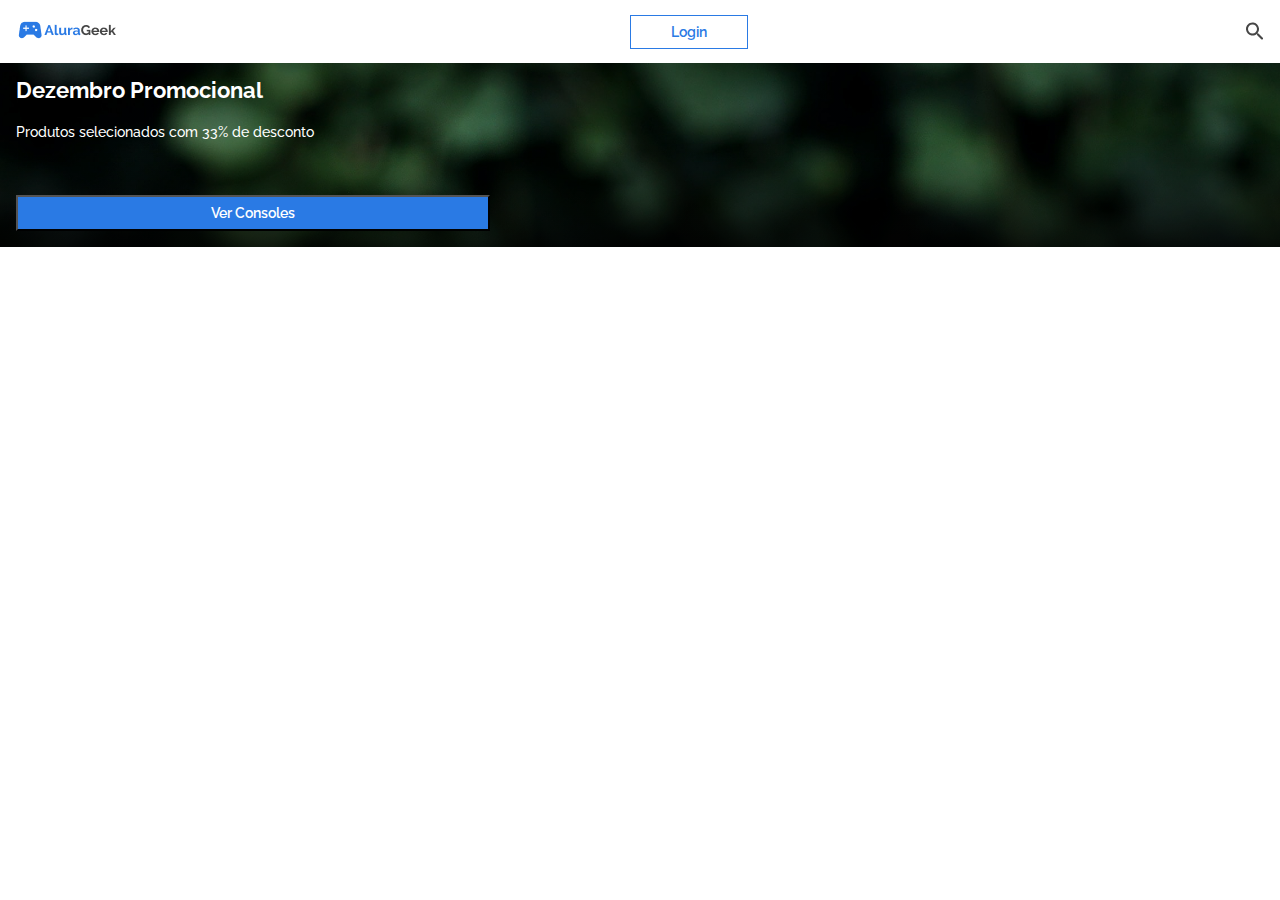
==== index.html @ 647f74a4 "upload do projeto" ====
<!DOCTYPE html>
<html lang="pt-br">
<head>
    <meta charset="UTF-8">
    <meta http-equiv="X-UA-Compatible" content="IE=edge">
    <meta name="viewport" content="width=device-width, initial-scale=1.0">
    <link rel="stylesheet" href="reset.css">
    <link rel="preconnect" href="https://fonts.googleapis.com">
    <link rel="preconnect" href="https://fonts.gstatic.com" crossorigin>
    <link href="https://fonts.googleapis.com/css2?family=Raleway:wght@400;500;600;700&display=swap" rel="stylesheet">
    <link rel="stylesheet" href="style.css">
    <title>AluraGeek</title>
</head>
<body>
    <header class="header">
        <a href="#" class="header__home"><img src="img/Logo.png" alt="Logo da AluraGeek" class="header__img"></a>
        <input type="button" value="Login" class="header__button">
        <img src="img/Lupa.svg" alt="Imagem de uma lupa para Botão de Pesquisar" class="search__img">
    </header>
    <section class="banner">
        <h1 class="banner__title">Dezembro Promocional</h1>
        <p class="banner__text">Produtos selecionados com 33% de desconto</p>
        <input type="button" value="Ver Consoles" class="banner__button">
    </section>
   
</body>
</html>
---- style.css ----
@import url(styles/header.css);
@import url(styles/banner.css);


:root {
    --cinza-claro: #E5E5E5;
    --branco: #FFFFFF;
    --azul-claro: #EAF2FD;
    --azul: #2A7AE4;
    --cinza-escuro: #464646;
    --fonte-principal: "Raleway"
}

body {
    font-family: var(--fonte-principal);
    font-weight: 400;
}
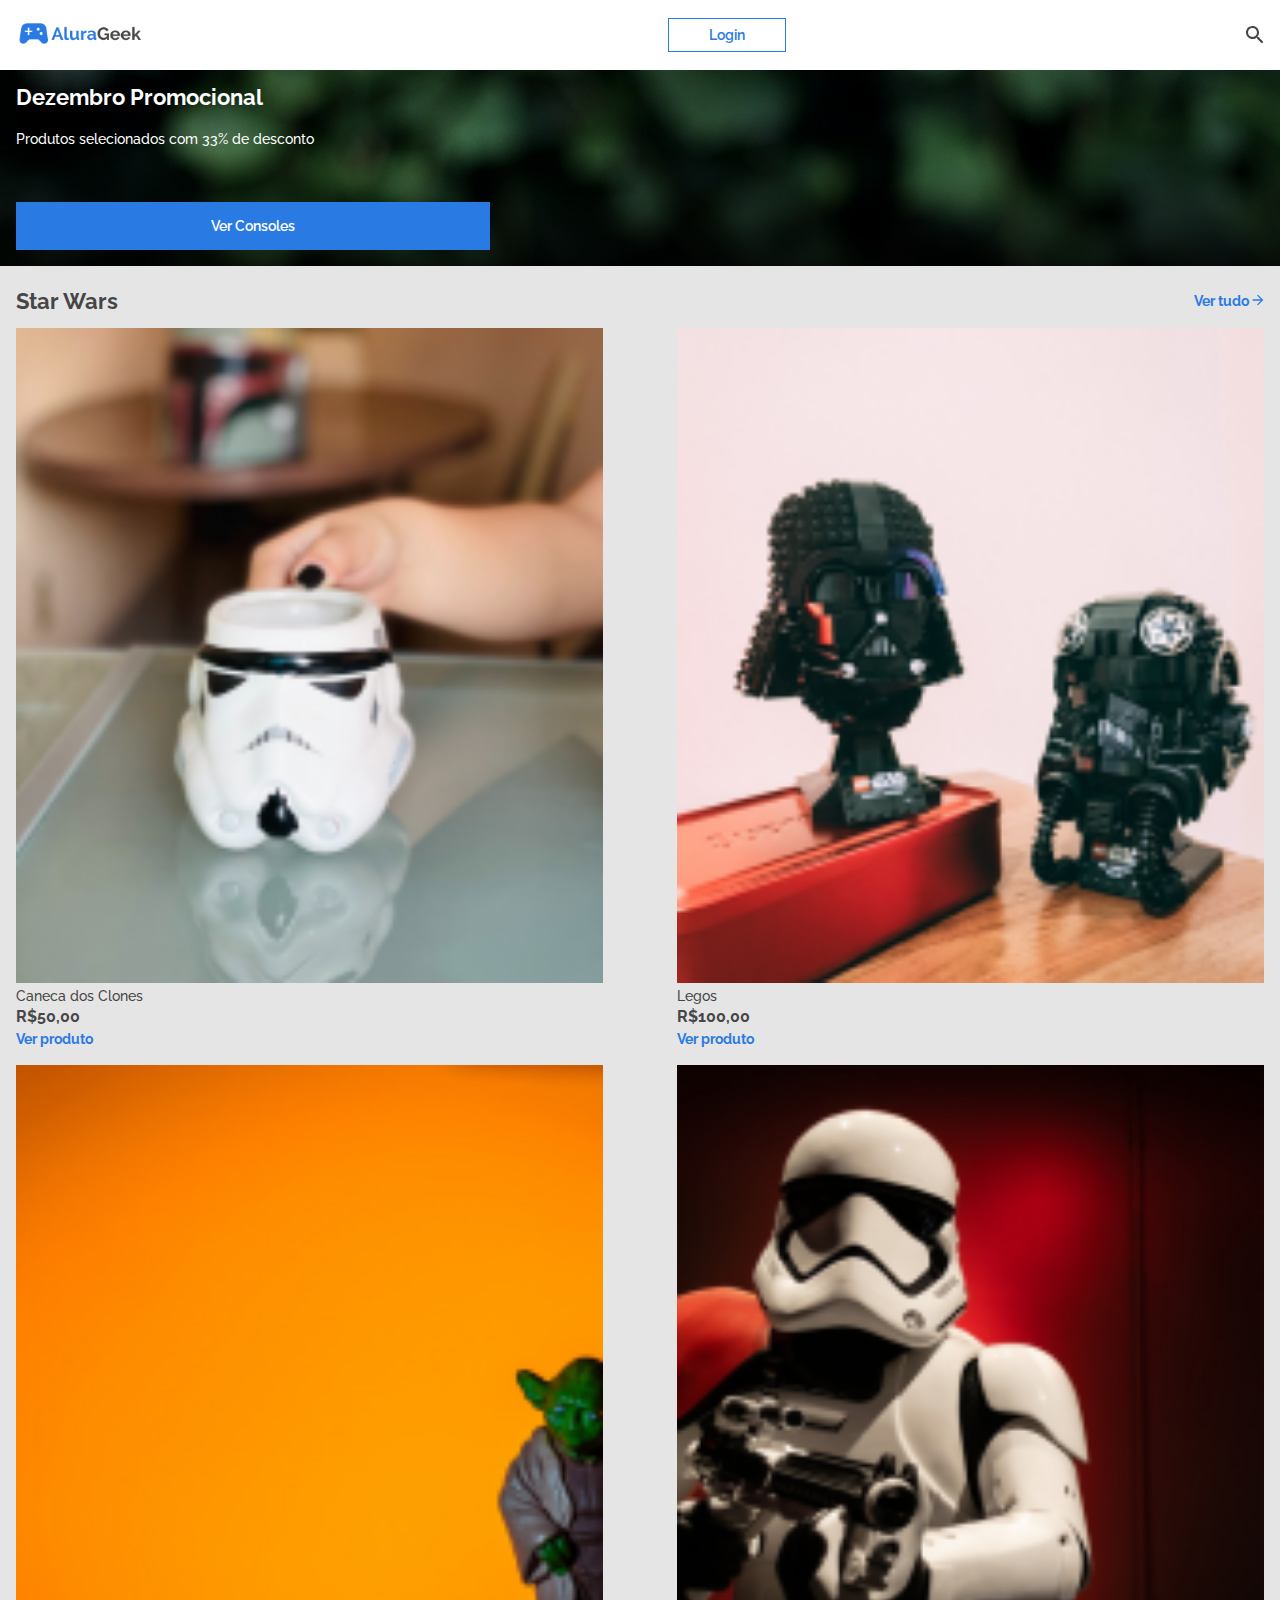
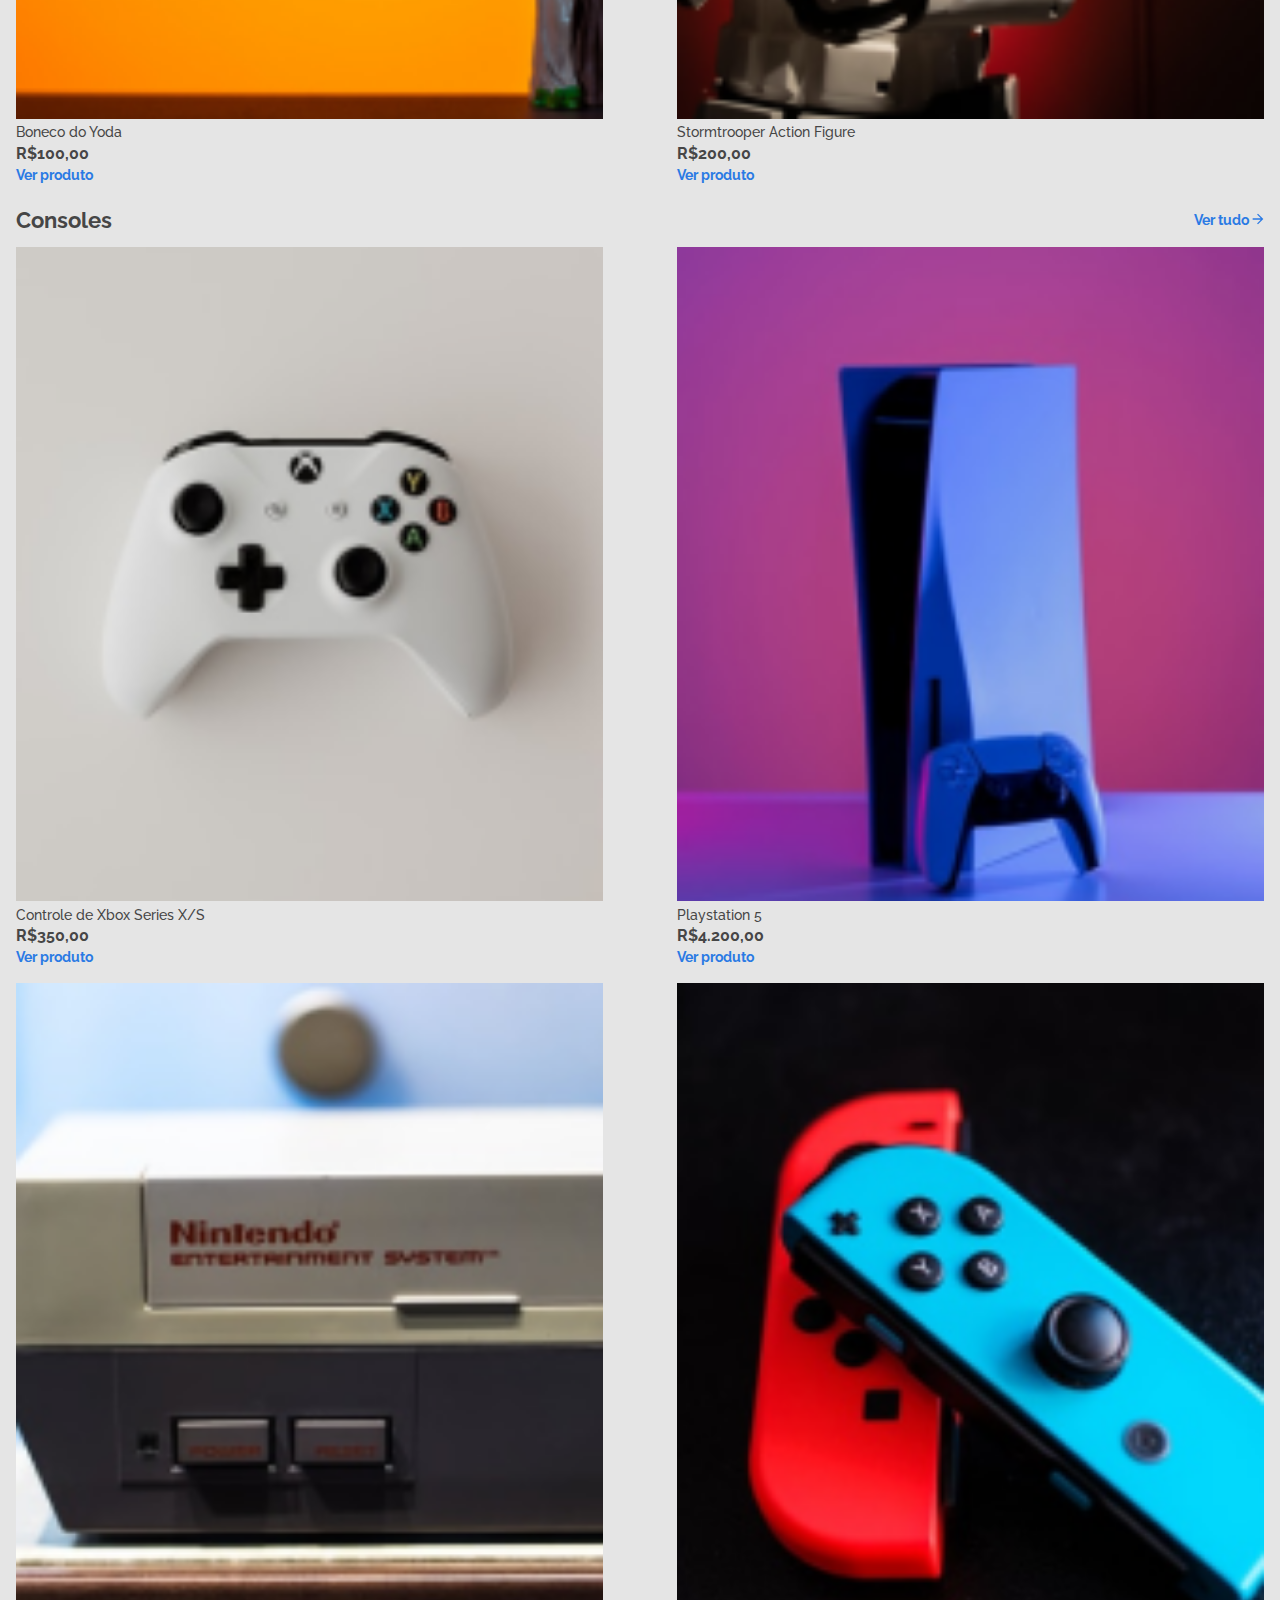
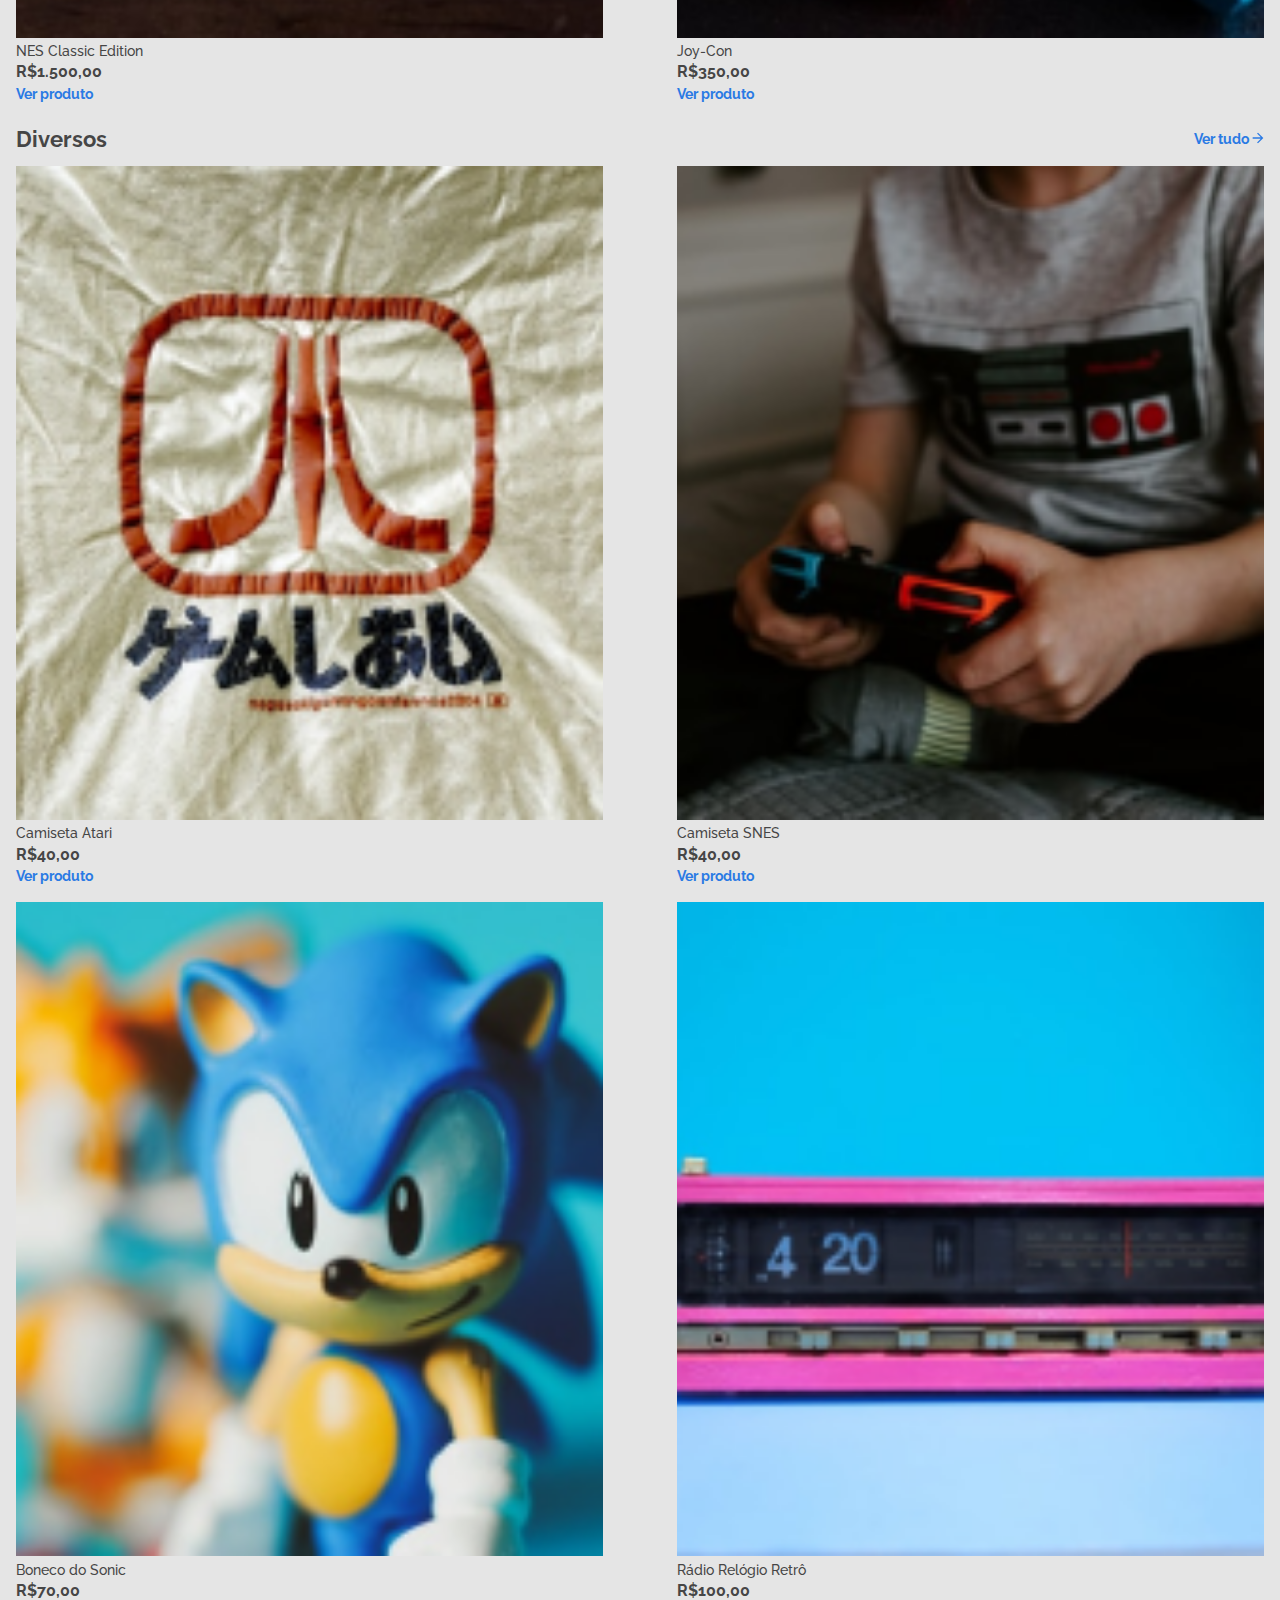
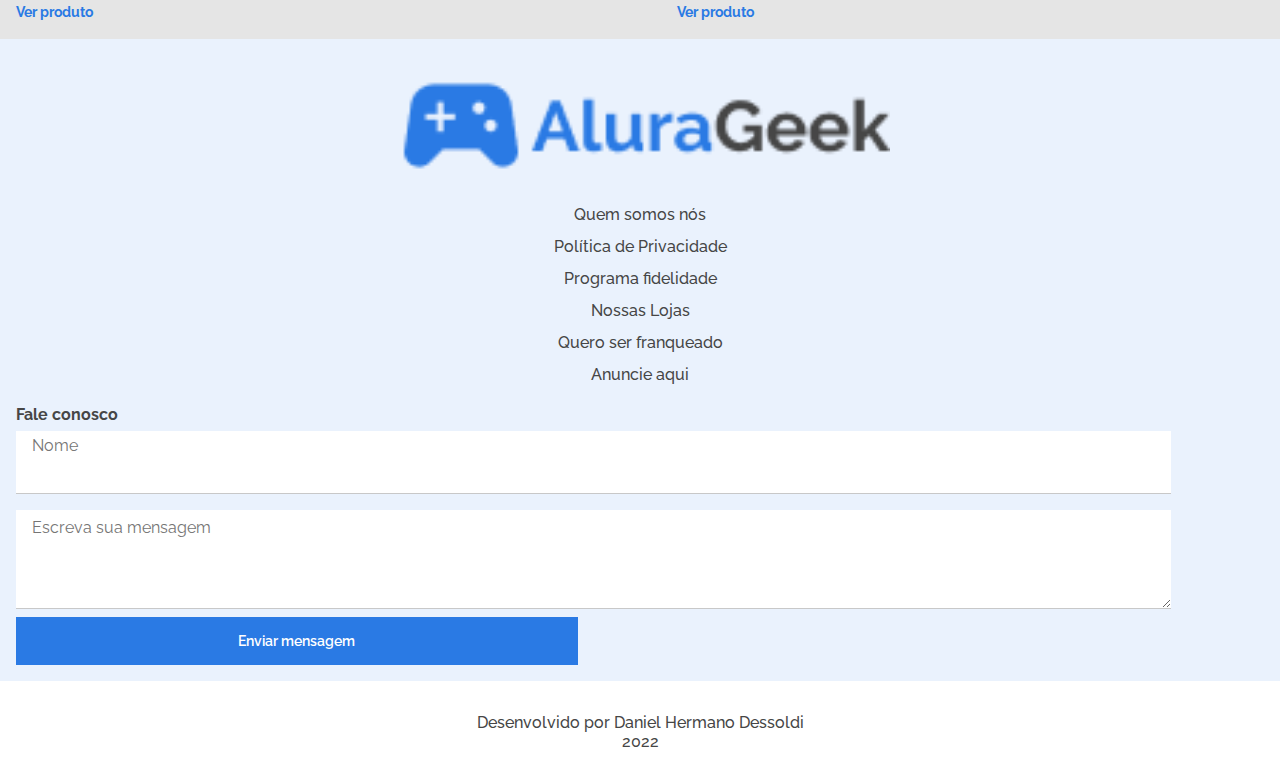
==== commit 02adf413: "Design mobile finalizado" ====
--- a/index.html
+++ b/index.html
@@ -22,6 +22,122 @@
         <p class="banner__text">Produtos selecionados com 33% de desconto</p>
         <input type="button" value="Ver Consoles" class="banner__button">
     </section>
+    <section class="products">
+        <div class="products__header">
+            <h2 class="products__title">Star Wars</h2>
+            <a href="#" class="products__link">Ver tudo <img src="img/Seta.svg" alt="seta"></a>
+        </div>
+        <div class="grid__container">
+            <a href="#" class="grid__item">
+                <img src="img/product1.png" alt="Caneca de clonetrooper" class="grid__img">
+                <p class="grid__name">Caneca dos Clones</p>
+                <p class="grid__price">R$50,00</p>
+                <p class="grid__link">Ver produto</p>
+            </a>
+            <a href="#" class="grid__item">
+                <img src="img/product2.png" alt="Bustos em Lego" class="grid__img">
+                <p class="grid__name">Legos</p>
+                <p class="grid__price">R$100,00</p>
+                <p class="grid__link">Ver produto</p>
+            </a>
+            <a href="#" class="grid__item">
+                <img src="img/product3.png" alt="Alguma coisa do Yoda" class="grid__img">
+                <p class="grid__name">Boneco do Yoda</p>
+                <p class="grid__price">R$100,00</p>
+                <p class="grid__link">Ver produto</p>
+            </a>
+            <a href="#" class="grid__item">
+                <img src="img/product4.png" alt="Stormtrooper" class="grid__img">
+                <p class="grid__name">Stormtrooper Action Figure</p>
+                <p class="grid__price">R$200,00</p>
+                <p class="grid__link">Ver produto</p>
+            </a>
+        </div>
+        <div class="products__header">
+            <h2 class="products__title">Consoles</h2>
+            <a href="#" class="products__link">Ver tudo <img src="img/Seta.svg" alt="seta"></a>
+        </div>
+        <div class="grid__container">
+            <a href="#" class="grid__item">
+                <img src="img/product5.png" alt="Controle de Xbox Series X/S" class="grid__img">
+                <p class="grid__name">Controle de Xbox Series X/S</p>
+                <p class="grid__price">R$350,00</p>
+                <p class="grid__link">Ver produto</p>
+            </a>
+            <a href="#" class="grid__item">
+                <img src="img/product6.png" alt="Playstation 5" class="grid__img">
+                <p class="grid__name">Playstation 5</p>
+                <p class="grid__price">R$4.200,00</p>
+                <p class="grid__link">Ver produto</p>
+            </a>
+            <a href="#" class="grid__item">
+                <img src="img/product7.png" alt="NES Classic Edition" class="grid__img">
+                <p class="grid__name">NES Classic Edition</p>
+                <p class="grid__price">R$1.500,00</p>
+                <p class="grid__link">Ver produto</p>
+            </a>
+            <a href="#" class="grid__item">
+                <img src="img/product8.png" alt="Joy Con do Nintendo Switch" class="grid__img">
+                <p class="grid__name">Joy-Con</p>
+                <p class="grid__price">R$350,00</p>
+                <p class="grid__link">Ver produto</p>
+            </a>
+        </div>
+        <div class="products__header">
+            <h2 class="products__title">Diversos</h2>
+            <a href="#" class="products__link">Ver tudo <img src="img/Seta.svg" alt="seta"></a>
+        </div>
+        <div class="grid__container">
+            <a href="#" class="grid__item">
+                <img src="img/product9.png" alt="Camiseta Atari" class="grid__img">
+                <p class="grid__name">Camiseta Atari</p>
+                <p class="grid__price">R$40,00</p>
+                <p class="grid__link">Ver produto</p>
+            </a>
+            <a href="#" class="grid__item">
+                <img src="img/product10.png" alt="Camiseta SNES" class="grid__img">
+                <p class="grid__name">Camiseta SNES</p>
+                <p class="grid__price">R$40,00</p>
+                <p class="grid__link">Ver produto</p>
+            </a>
+            <a href="#" class="grid__item">
+                <img src="img/product11.png" alt="Boneco do Sonic" class="grid__img">
+                <p class="grid__name">Boneco do Sonic</p>
+                <p class="grid__price">R$70,00</p>
+                <p class="grid__link">Ver produto</p>
+            </a>
+            <a href="#" class="grid__item">
+                <img src="img/product12.png" alt="Rádio Relógio Retrô" class="grid__img">
+                <p class="grid__name">Rádio Relógio Retrô</p>
+                <p class="grid__price">R$100,00</p>
+                <p class="grid__link">Ver produto</p>
+            </a>
+        </div>
+    </section>
+    <section class="contact">
+        <div class="about">
+            <img src="img/Logo.png" alt="Logo da AluraGeek" class="about__logo">
+            <ul class="about__list">
+                <li><a href="#" class="about__link">Quem somos nós</a></li>
+                <li><a href="#" class="about__link">Política de Privacidade</a></li>
+                <li><a href="#" class="about__link">Programa fidelidade</a></li>
+                <li><a href="#" class="about__link">Nossas Lojas</a></li>
+                <li><a href="#" class="about__link">Quero ser franqueado</a></li>
+                <li><a href="#" class="about__link">Anuncie aqui</a></li>
+            </ul>
+        </div>
+        <div class="contact__form">
+            <h3 class="contact__title">Fale conosco</h3>
+            <input type="text" disabled name="name-disabled" id="name-disabled" class="contact__name-disabled" placeholder="Nome">
+            <input type="text" name="name" id="name" class="contact__name" placeholder="">
+            <textarea rows="4" name="text" id="text" class="contact__text" placeholder="Escreva sua mensagem"></textarea>
+            <input type="submit" value="Enviar mensagem" class="contact__button">
+        </div>    
+    </section>
+    <footer class="footer">
+        <p class="dev__name">Desenvolvido por Daniel Hermano Dessoldi<br></p>
+        <p class="dev__year">2022</p>
+    </footer>
    
 </body>
 </html>--- a/style.css
+++ b/style.css
@@ -1,5 +1,8 @@
 @import url(styles/header.css);
 @import url(styles/banner.css);
+@import url(styles/products.css);
+@import url(styles/contact.css);
+@import url(styles/footer.css);
 
 
 :root {
@@ -8,7 +11,10 @@
     --azul-claro: #EAF2FD;
     --azul: #2A7AE4;
     --cinza-escuro: #464646;
-    --fonte-principal: "Raleway"
+    --cinza-borda: #C8C8C8;
+    --azul-hover: #5595E9;
+    --azul-claro-hover: #D4E4FA;
+    --fonte-principal: "Raleway";
 }
 
 body {
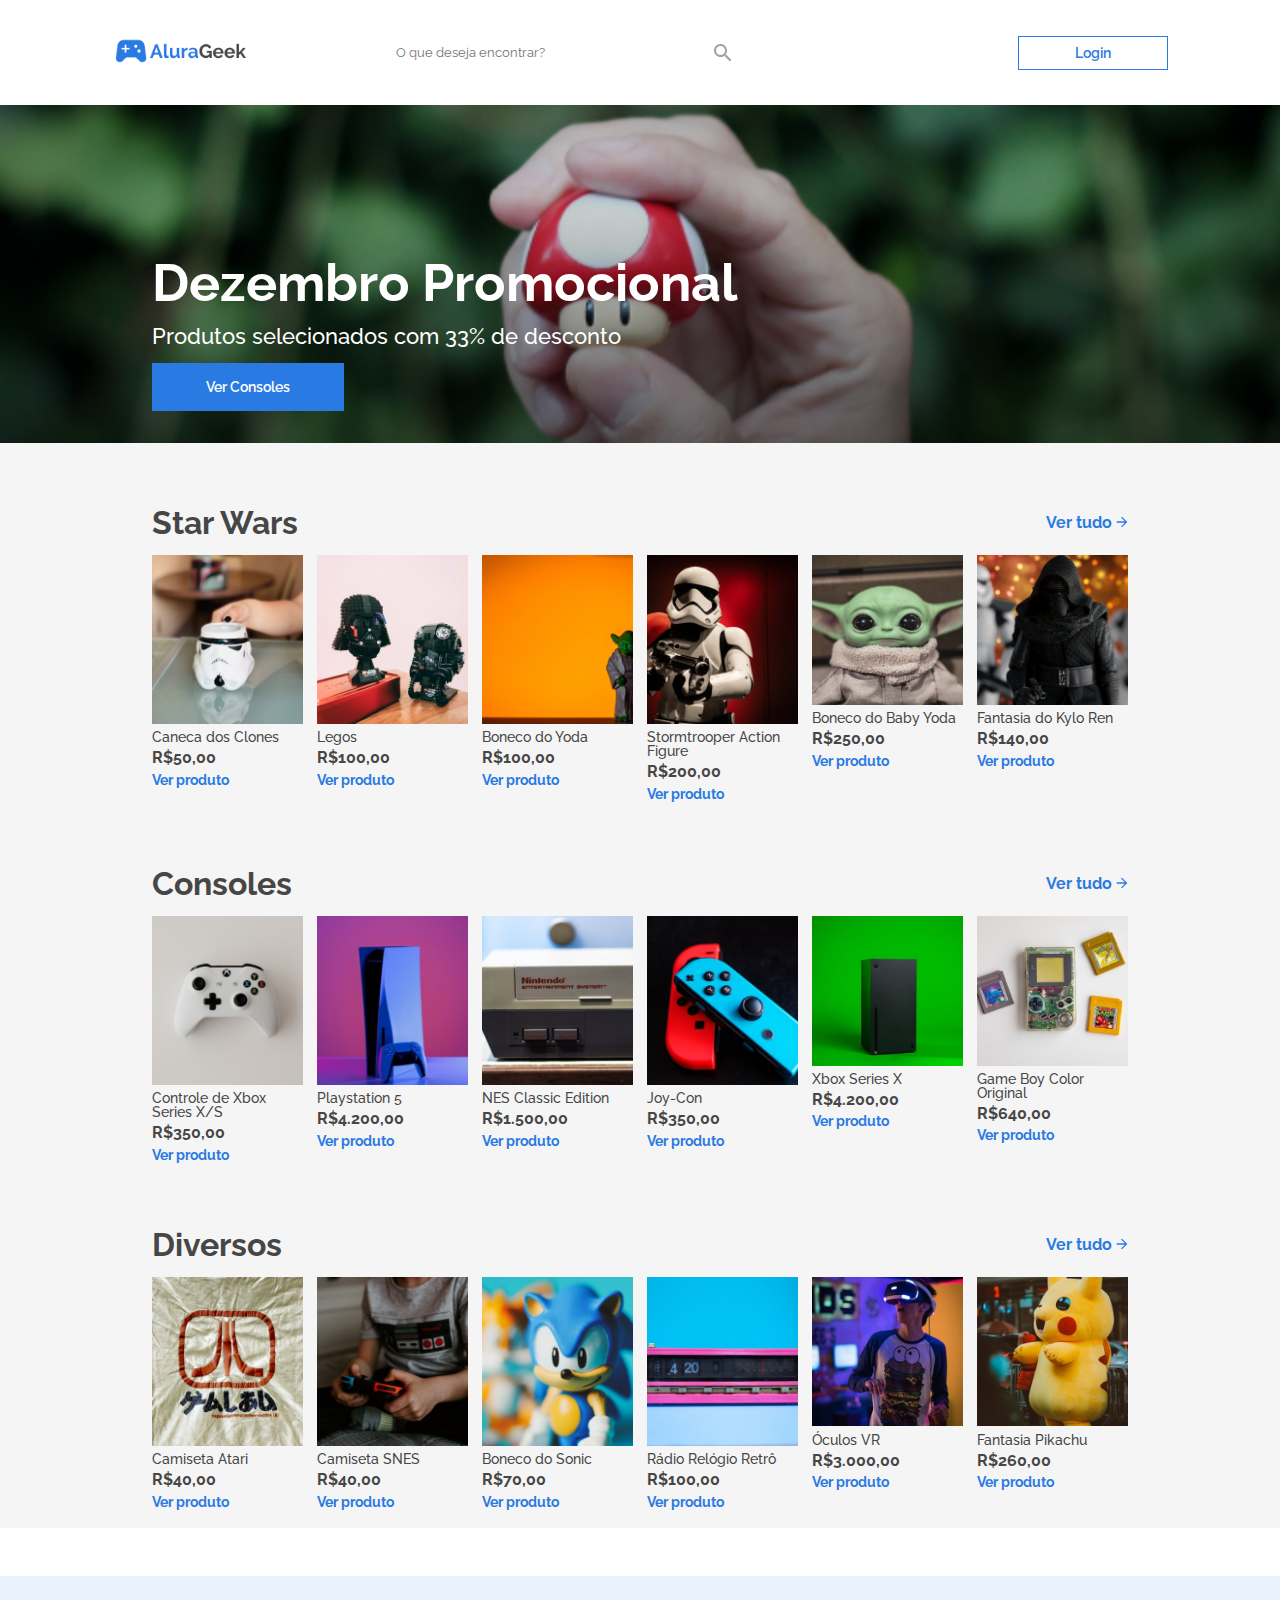
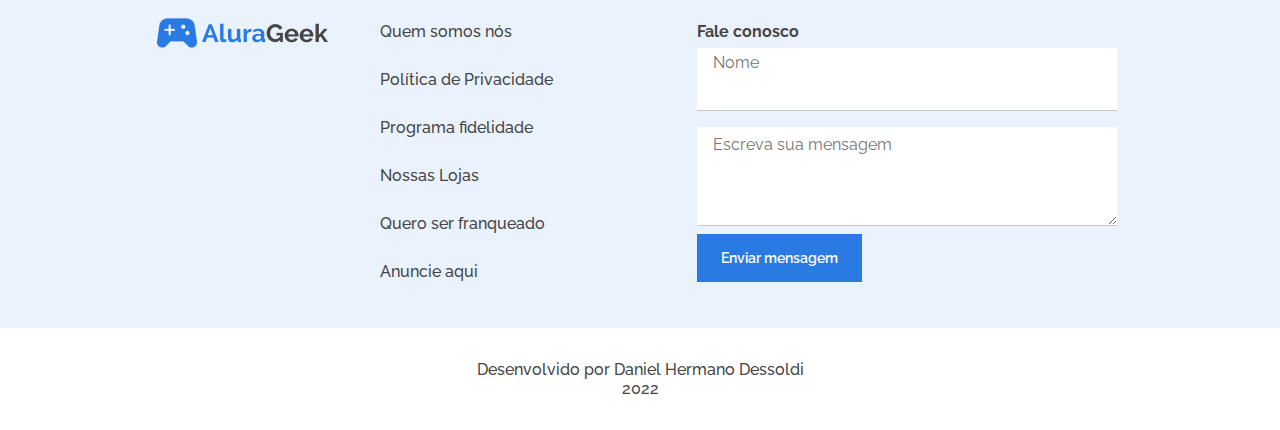
==== commit b1cabff8: "home finalizada" ====
--- a/index.html
+++ b/index.html
@@ -14,6 +14,7 @@
 <body>
     <header class="header">
         <a href="#" class="header__home"><img src="img/Logo.png" alt="Logo da AluraGeek" class="header__img"></a>
+        <input type="text" name="search" id="search" class="header__search" placeholder="O que deseja encontrar?">
         <input type="button" value="Login" class="header__button">
         <img src="img/Lupa.svg" alt="Imagem de uma lupa para Botão de Pesquisar" class="search__img">
     </header>
@@ -41,7 +42,7 @@
                 <p class="grid__link">Ver produto</p>
             </a>
             <a href="#" class="grid__item">
-                <img src="img/product3.png" alt="Alguma coisa do Yoda" class="grid__img">
+                <img src="img/product3.png" alt="Action figure do Yoda" class="grid__img">
                 <p class="grid__name">Boneco do Yoda</p>
                 <p class="grid__price">R$100,00</p>
                 <p class="grid__link">Ver produto</p>
@@ -52,6 +53,18 @@
                 <p class="grid__price">R$200,00</p>
                 <p class="grid__link">Ver produto</p>
             </a>
+        <a href="#" class="grid__item grid__item-desktop">
+            <img src="img/product13.png" alt="Baby yoda" class="grid__img">
+            <p class="grid__name">Boneco do Baby Yoda</p>
+            <p class="grid__price">R$250,00</p>
+            <p class="grid__link">Ver produto</p>
+        </a>
+        <a href="#" class="grid__item grid__item-desktop">
+            <img src="img/product14.png" alt="Fantasia Kylo Ren" class="grid__img">
+            <p class="grid__name">Fantasia do Kylo Ren</p>
+            <p class="grid__price">R$140,00</p>
+            <p class="grid__link">Ver produto</p>
+        </a>
         </div>
         <div class="products__header">
             <h2 class="products__title">Consoles</h2>
@@ -80,6 +93,18 @@
                 <img src="img/product8.png" alt="Joy Con do Nintendo Switch" class="grid__img">
                 <p class="grid__name">Joy-Con</p>
                 <p class="grid__price">R$350,00</p>
+                <p class="grid__link">Ver produto</p>
+            </a>
+            <a href="#" class="grid__item grid__item-desktop">
+                <img src="img/product15.png" alt="Xbox Series X" class="grid__img">
+                <p class="grid__name">Xbox Series X</p>
+                <p class="grid__price">R$4.200,00</p>
+                <p class="grid__link">Ver produto</p>
+            </a>
+            <a href="#" class="grid__item grid__item-desktop">
+                <img src="img/product16.png" alt="GameBoy Color" class="grid__img">
+                <p class="grid__name">Game Boy Color Original</p>
+                <p class="grid__price">R$640,00</p>
                 <p class="grid__link">Ver produto</p>
             </a>
         </div>
@@ -112,6 +137,18 @@
                 <p class="grid__price">R$100,00</p>
                 <p class="grid__link">Ver produto</p>
             </a>
+            <a href="#" class="grid__item grid__item-desktop">
+                <img src="img/product17.png" alt="Oculos de realidade virtual" class="grid__img">
+                <p class="grid__name">Óculos VR</p>
+                <p class="grid__price">R$3.000,00</p>
+                <p class="grid__link">Ver produto</p>
+            </a>
+            <a href="#" class="grid__item grid__item-desktop">
+                <img src="img/product18.png" alt="Fantasia gigante pikachu" class="grid__img">
+                <p class="grid__name">Fantasia Pikachu</p>
+                <p class="grid__price">R$260,00</p>
+                <p class="grid__link">Ver produto</p>
+            </a>
         </div>
     </section>
     <section class="contact">
--- a/style.css
+++ b/style.css
@@ -6,7 +6,7 @@
 
 
 :root {
-    --cinza-claro: #E5E5E5;
+    --cinza-claro: #F5F5F5;
     --branco: #FFFFFF;
     --azul-claro: #EAF2FD;
     --azul: #2A7AE4;
